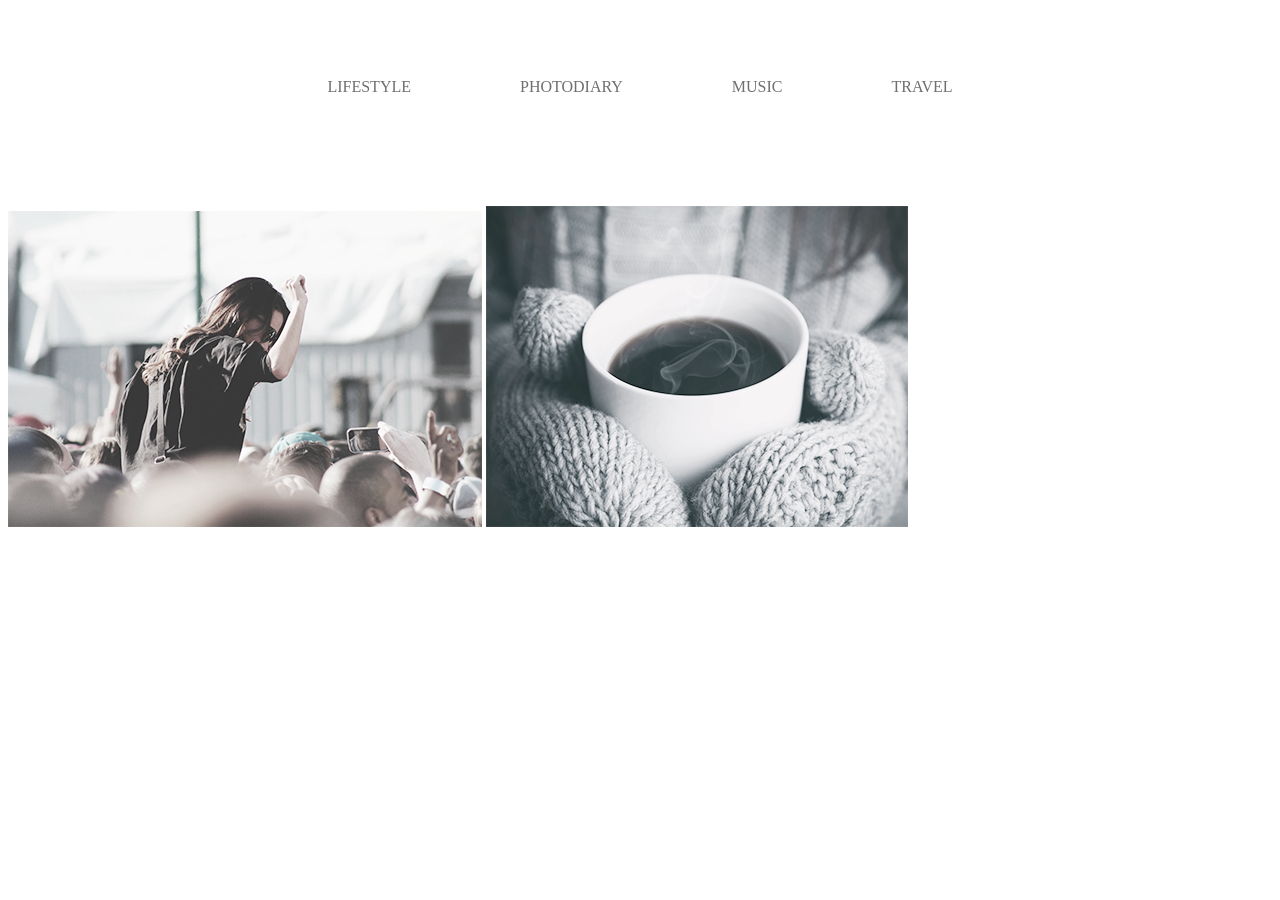
==== module03/index.html @ ba6c39c7 "module_01-02 done" ====
<!DOCTYPE html>
<html lang="en">
<head>
    <meta charset="UTF-8">
    <meta name="viewport" content="width=device-width, initial-scale=1.0">
    <meta http-equiv="X-UA-Compatible" content="ie=edge">
    <title>Document</title>
    <link rel="stylesheet" href="./index.css">
</head>
<body>
    <header class="head contanier">
    <nav class="page-nav">
        <ul class="navigation">
        <li><a href="#">LIFESTYLE</a></li>
        <li><a href="#">PHOTODIARY</a></li>
        <li><a href="#">MUSIC</a></li>
        <li><a href="#">TRAVEL</a></li>
    </ul>
    </nav>
    </header>
    <main class="contanier">
        <section class="">
            <img src="./img/1.png" alt="1">
            <img src="./img/2.png" alt="2">
        </section>
        
    </main>
</body>
</html>
---- module03/index.css ----
@import url('https://fonts.googleapis.com/css?family=Playfair+Display:400,400i,700,700i&subset=cyrillic');
html {
    box-sizing: border-box;
}

*, 
*::before,
*::after{
    box-sizing: inherit;
}
.container {
    width: 900px;
    margin: 0 auto;
}
.page-nav {
    padding-top: 70px;
    padding-bottom: 110px;
}
.navigation  {
    margin: 0;
    padding: 0;
}
.navigation {
    text-align: center;
    font-style: 30px;
}
.navigation li {
    display: inline-block;
    margin-right: 105px;

}
.navigation li:last-child{
    margin-right: 0;
}
.navigation a{
    color: rgb(112, 110, 110);
}
.navigation a:hover,
.navigation a:focus {
    color: rgb(29, 228, 228);
}
.navigation a {
    text-decoration: none;
}
.img{
    margin: 0;
    padding: 0;
    display: inline-block;
    
}
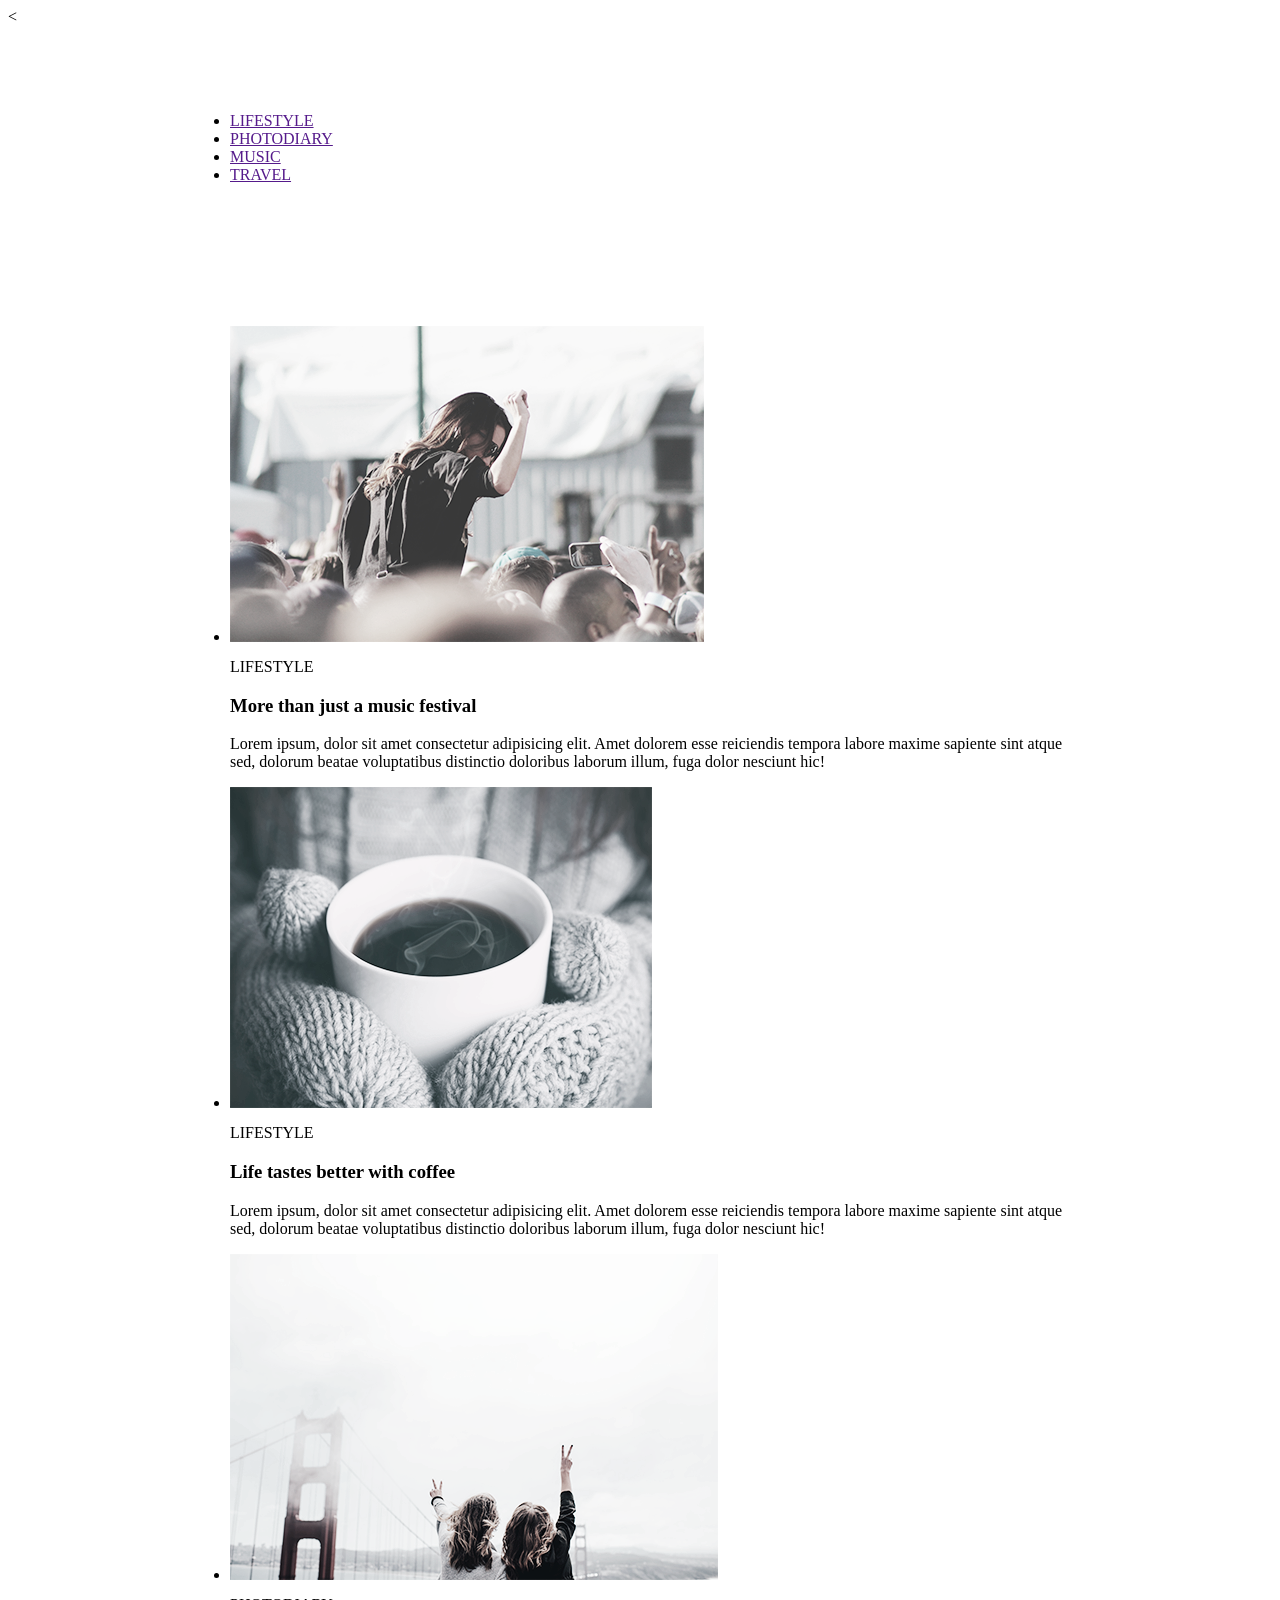
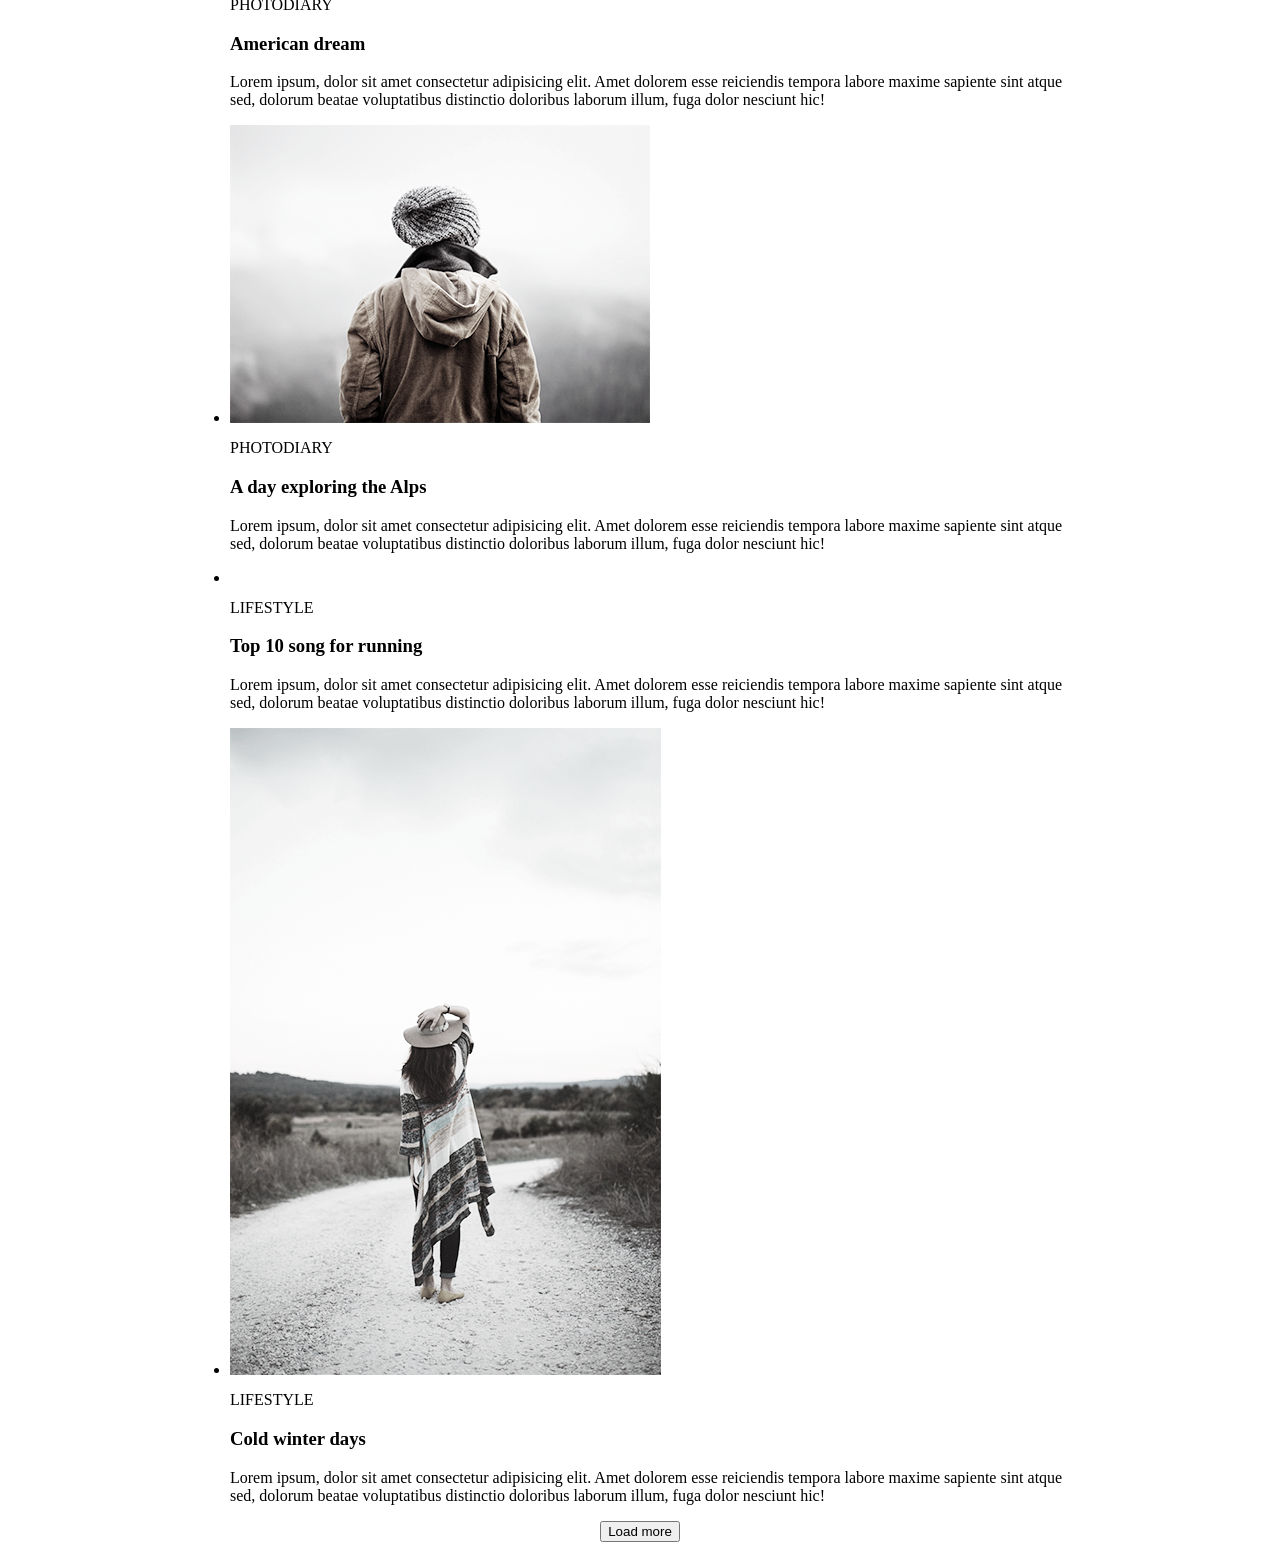
==== commit 258c8e85: "Update index.html" ====
--- a/module03/index.html
+++ b/module03/index.html
@@ -1,29 +1,67 @@
-<!DOCTYPE html>
+<<!DOCTYPE html>
 <html lang="en">
 <head>
     <meta charset="UTF-8">
     <meta name="viewport" content="width=device-width, initial-scale=1.0">
     <meta http-equiv="X-UA-Compatible" content="ie=edge">
-    <title>Document</title>
     <link rel="stylesheet" href="./index.css">
+    <title>homework-01</title>
 </head>
 <body>
-    <header class="head contanier">
+    <header class="site-header container">
     <nav class="page-nav">
-        <ul class="navigation">
-        <li><a href="#">LIFESTYLE</a></li>
-        <li><a href="#">PHOTODIARY</a></li>
-        <li><a href="#">MUSIC</a></li>
-        <li><a href="#">TRAVEL</a></li>
+    <ul class="site-navigation">
+        <li><a href="">LIFESTYLE</a></li>
+        <li><a href="">PHOTODIARY</a></li>
+        <li><a href="">MUSIC</a></li>
+        <li><a href="">TRAVEL</a></li>
     </ul>
     </nav>
     </header>
-    <main class="contanier">
-        <section class="">
-            <img src="./img/1.png" alt="1">
-            <img src="./img/2.png" alt="2">
-        </section>
-        
+    <main class="container">
+    <section class="container-section">
+    <ul class="container-section-ul">
+     <li class="container-section-item">
+     <img src="./img/1.png"  alt="">
+      <p>LIFESTYLE</p>
+      <h3>More than just a music festival</h3>
+      <p>Lorem ipsum, dolor sit amet consectetur adipisicing elit. Amet dolorem esse reiciendis tempora labore maxime sapiente sint atque sed, dolorum beatae voluptatibus distinctio doloribus laborum illum, fuga dolor nesciunt hic!</p>
+     </li>
+     <li class="container-section-item">
+     <img src="./img/2.png" alt="">
+      <p>LIFESTYLE</p>
+      <h3>Life tastes better with coffee</h3>
+      <p>Lorem ipsum, dolor sit amet consectetur adipisicing elit. Amet dolorem esse reiciendis tempora labore maxime sapiente sint atque sed, dolorum beatae voluptatibus distinctio doloribus laborum illum, fuga dolor nesciunt hic!</p>
+     </li>
+     <li class="container-section-item">
+     <img src="./img/3.png" alt="">
+      <p>PHOTODIARY</p>
+      <h3>American dream</h3>
+      <p>Lorem ipsum, dolor sit amet consectetur adipisicing elit. Amet dolorem esse reiciendis tempora labore maxime sapiente sint atque sed, dolorum beatae voluptatibus distinctio doloribus laborum illum, fuga dolor nesciunt hic!</p>
+     </li>
+     <li class="container-section-item">
+     <img src="./img/4.png" alt="">
+      <p>PHOTODIARY</p>
+      <h3>A day exploring the Alps</h3>
+      <p>Lorem ipsum, dolor sit amet consectetur adipisicing elit. Amet dolorem esse reiciendis tempora labore maxime sapiente sint atque sed, dolorum beatae voluptatibus distinctio doloribus laborum illum, fuga dolor nesciunt hic!</p>
+     </li>
+     <li class="container-section-item">
+      <img src="./img/6.png" alt="">
+      <p>LIFESTYLE</p>
+      <h3>Top 10 song for running</h3>
+      <p>Lorem ipsum, dolor sit amet consectetur adipisicing elit. Amet dolorem esse reiciendis tempora labore maxime sapiente sint atque sed, dolorum beatae voluptatibus distinctio doloribus laborum illum, fuga dolor nesciunt hic!</p>
+     </li>
+     <li class="container-section-item">
+      <img src="./img/5.png" alt="">
+      <p>LIFESTYLE</p>
+      <h3>Cold winter days</h3>
+      <p>Lorem ipsum, dolor sit amet consectetur adipisicing elit. Amet dolorem esse reiciendis tempora labore maxime sapiente sint atque sed, dolorum beatae voluptatibus distinctio doloribus laborum illum, fuga dolor nesciunt hic!</p>
+    </li>
+    </ul>
+    </section>
     </main>
+    <footer>
+        <p style="text-align: center"><button class="load-more">Load more</button></p>
+    </footer>
 </body>
-</html>+</html>
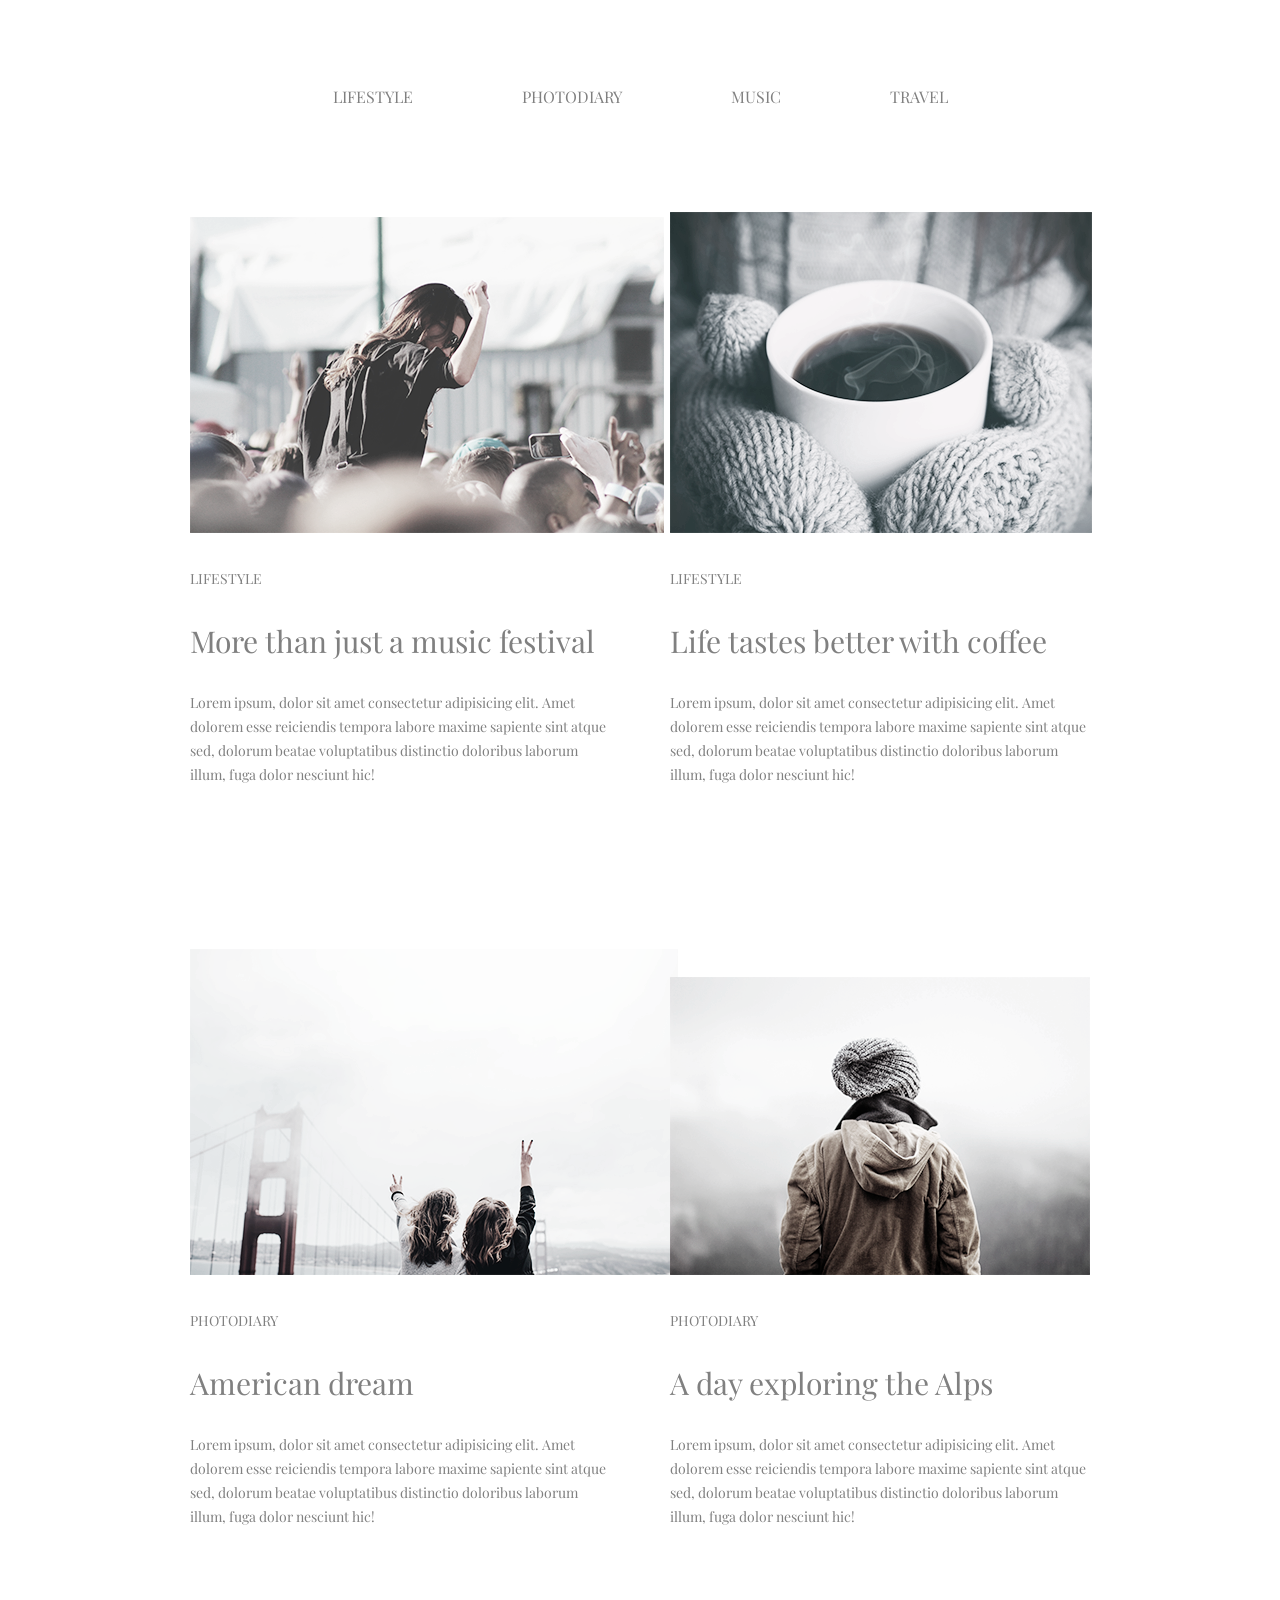
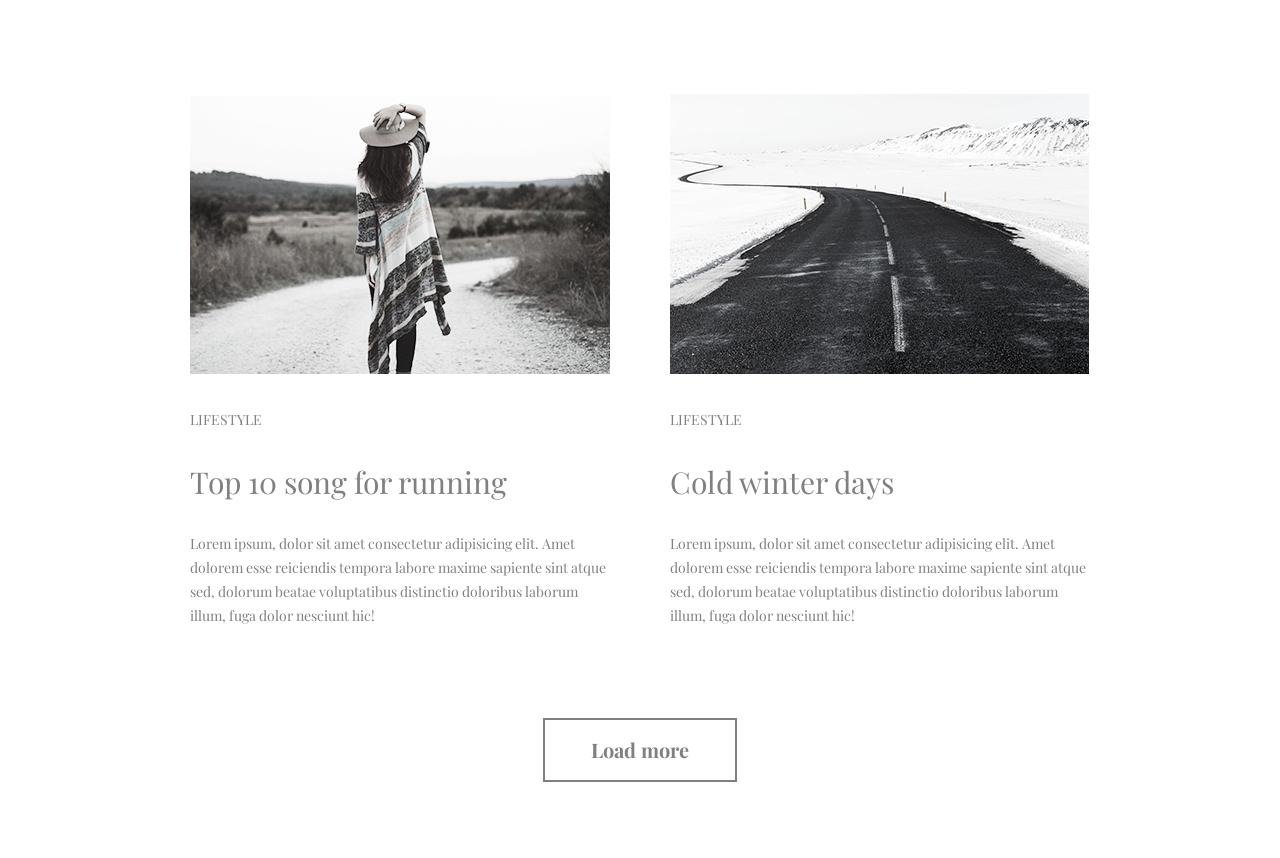
==== commit 07610d3e: "done module05" ====
--- a/module03/index.html
+++ b/module03/index.html
@@ -1,4 +1,4 @@
-<<!DOCTYPE html>
+<!DOCTYPE html>
 <html lang="en">
 <head>
     <meta charset="UTF-8">
@@ -64,4 +64,4 @@
         <p style="text-align: center"><button class="load-more">Load more</button></p>
     </footer>
 </body>
-</html>
+</html>
--- a/module03/index.css
+++ b/module03/index.css
@@ -1,4 +1,7 @@
+/*conventions*/
+
 @import url('https://fonts.googleapis.com/css?family=Playfair+Display:400,400i,700,700i&subset=cyrillic');
+
 html {
     box-sizing: border-box;
 }
@@ -8,45 +11,115 @@
 *::after{
     box-sizing: inherit;
 }
+
 .container {
     width: 900px;
     margin: 0 auto;
 }
+
+/*hade*/
+
 .page-nav {
-    padding-top: 70px;
-    padding-bottom: 110px;
+    padding-top: 78px;
+    padding-bottom: 105px;
 }
-.navigation  {
+
+.site-navigation {
     margin: 0;
     padding: 0;
+    font-size: 16px;
+    list-style-type: none;
+    text-align: center;
 }
-.navigation {
-    text-align: center;
-    font-style: 30px;
+
+.site-navigation li {
+    display: inline-block;
+    margin-left: 105px;
 }
-.navigation li {
-    display: inline-block;
-    margin-right: 105px;
+
+.site-navigation li:first-child {
+    margin-left: 0;
+}
+
+.site-navigation a {
+    color: gray;
+    text-decoration: none;
+    font-family: 'Playfair Display', serif;
 
 }
-.navigation li:last-child{
+
+.site-navigation a:hover,
+.site-navigation a:focus {
+    color: rgb(59, 201, 248);
+}
+
+/*content*/
+
+.container-section {
+    margin-bottom: 60px;
+}
+
+.container-section-ul {
+    list-style-type: none;
+    margin: 0px;
+    padding: 0px;
+}
+
+.container-section-item {
+    display: inline-block;
+    width: 420px;
+    margin-right: 56px;
+}
+
+.container-section-item:nth-child(2n) {
     margin-right: 0;
-}
-.navigation a{
-    color: rgb(112, 110, 110);
-}
-.navigation a:hover,
-.navigation a:focus {
-    color: rgb(29, 228, 228);
-}
-.navigation a {
-    text-decoration: none;
-}
-.img{
-    margin: 0;
-    padding: 0;
-    display: inline-block;
-    
 }
 
 
+.container-section p {
+    color: gray;
+    font-size: 14px;
+    line-height: 24px;
+    margin-top: 30px;
+    margin-bottom: 30px;
+    font-family: 'Playfair Display', serif;
+}
+
+.container-section h3 {
+    color: gray;
+    font-size: 30px;
+    font-weight: 100;
+    font-family: 'Playfair Display', serif;
+}
+
+.container-section-item:nth-last-child(-n + 4) {
+    margin-top: 132px;
+}
+
+/*footer*/
+
+footer {
+    width: 900px;
+    margin: 0 auto;
+}
+
+.load-more{
+    border: 2px solid gray;
+    margin: 0;
+    padding: 18px 46px;
+    font-size: 20px;
+    line-height: 24px;
+    background-color: white;
+    color: gray;
+    font-family: 'Playfair Display', serif;
+    font-weight: 700;
+    cursor: pointer;
+    margin-bottom: 60px;
+}
+
+.load-more:hover,
+.load-more:focus {
+    color: rgb(27, 172, 172)
+}
+
+
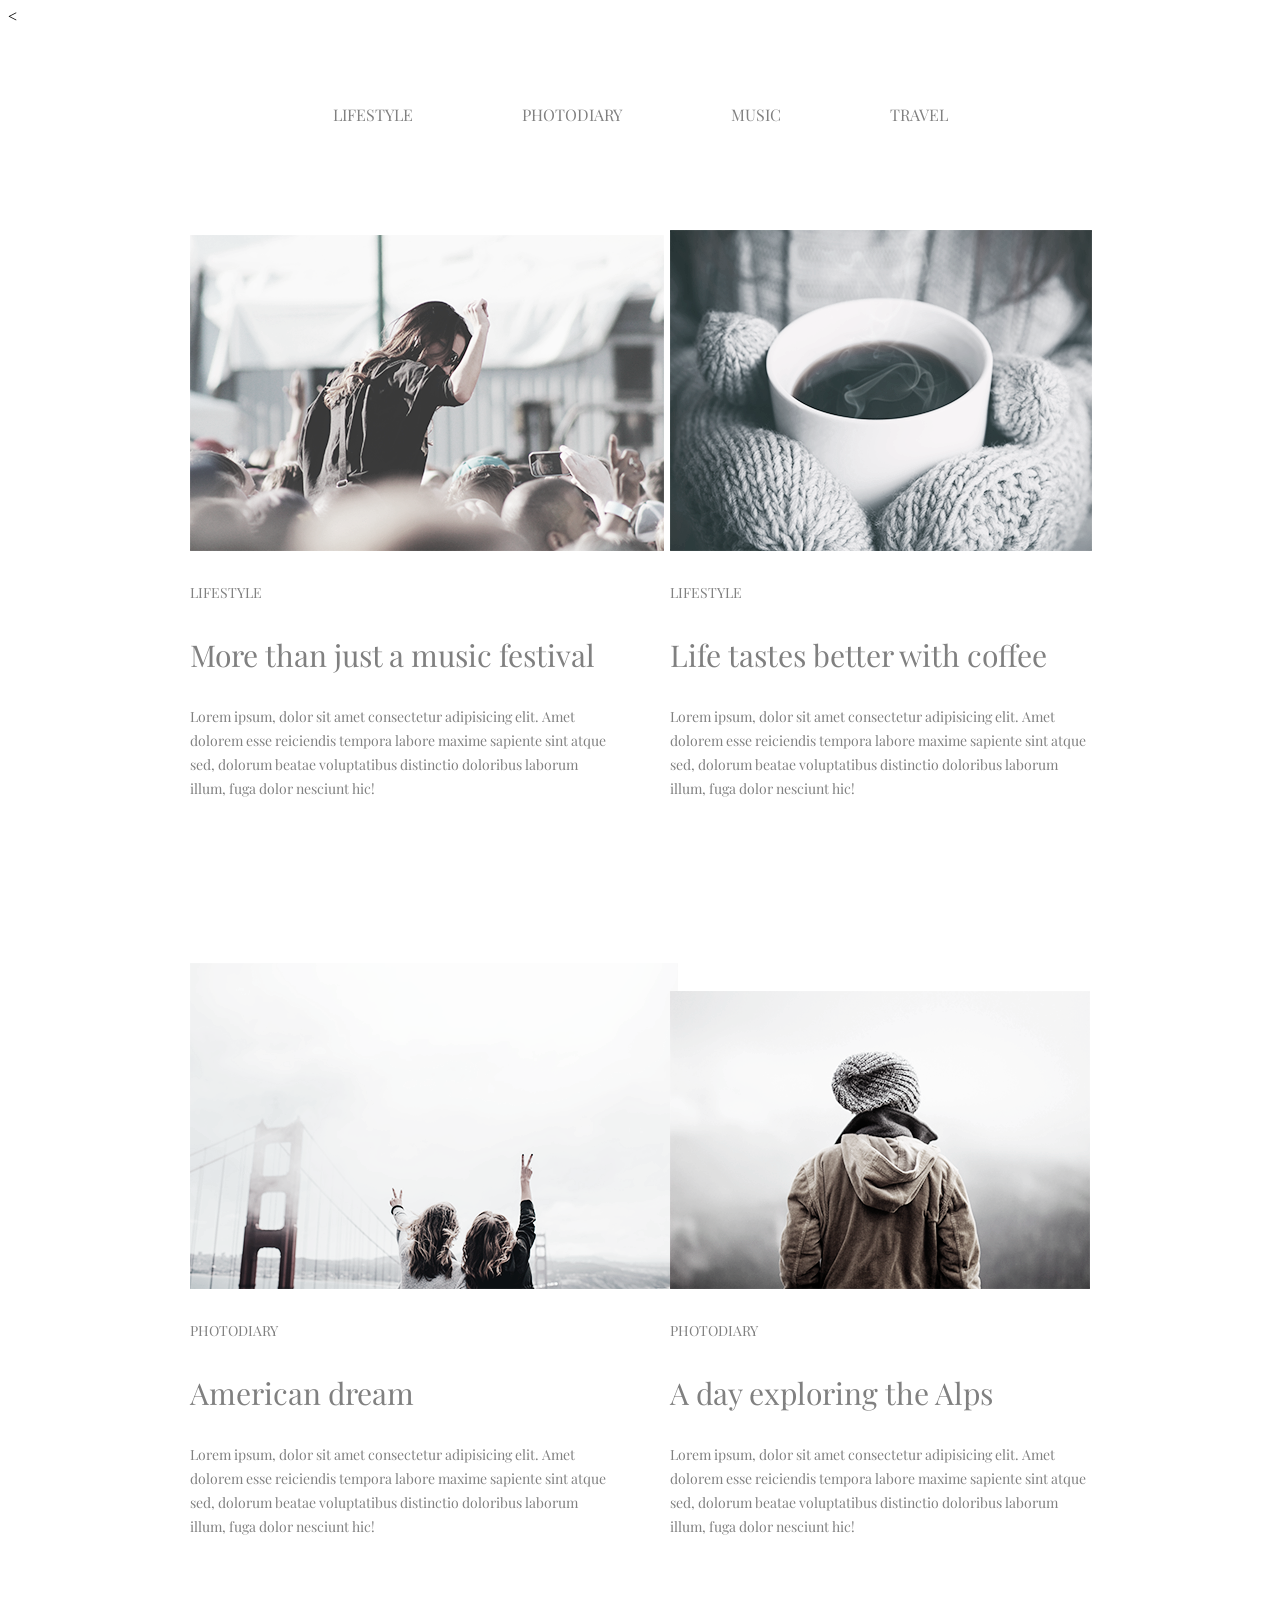
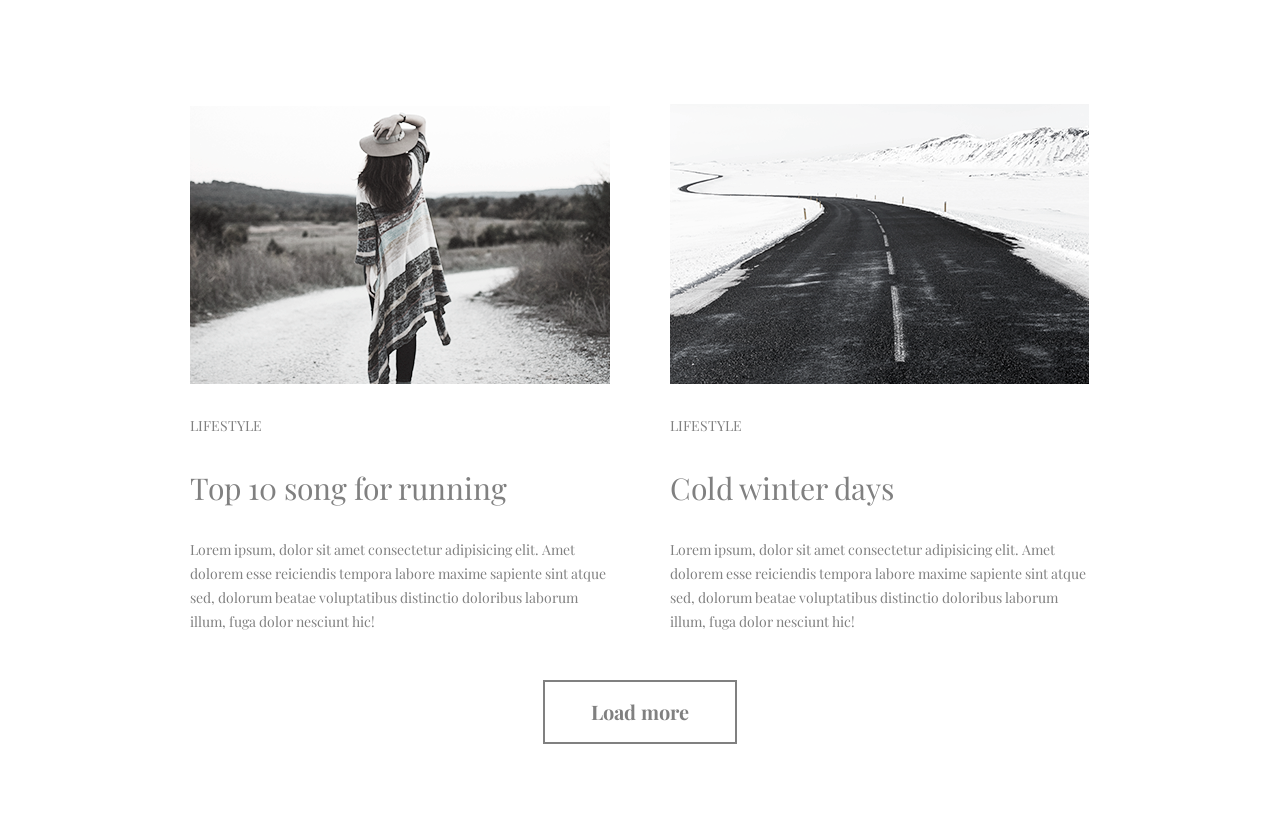
==== commit 3bee94b7: "module05" ====
--- a/module03/index.html
+++ b/module03/index.html
@@ -1,4 +1,4 @@
-<!DOCTYPE html>
+<<!DOCTYPE html>
 <html lang="en">
 <head>
     <meta charset="UTF-8">
@@ -64,4 +64,4 @@
         <p style="text-align: center"><button class="load-more">Load more</button></p>
     </footer>
 </body>
-</html>+</html>
--- a/module03/index.css
+++ b/module03/index.css
@@ -53,7 +53,11 @@
     color: rgb(59, 201, 248);
 }
 
+<<<<<<< HEAD
 /*content*/
+=======
+/*conten*/
+>>>>>>> cf1637f2986a456626d37952d5225b26c5369a13
 
 .container-section {
     margin-bottom: 60px;
